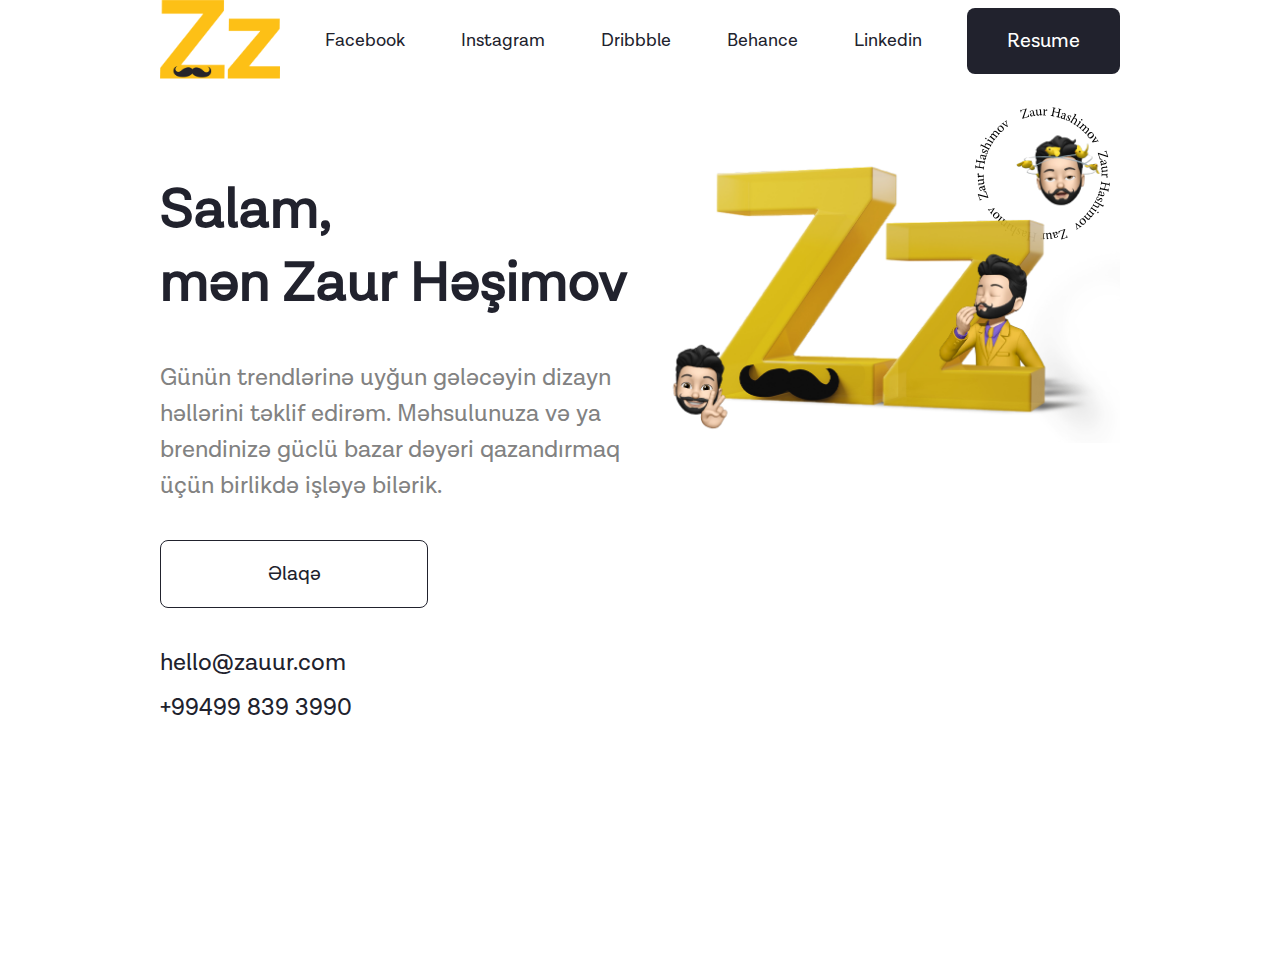
==== index.html @ 23ccf3d5 "Add files via upload" ====
<!DOCTYPE html>
<html lang="en">

<head>
    <meta charset="UTF-8">
    <meta http-equiv="X-UA-Compatible" content="IE=edge">
    <meta name="viewport" content="width=device-width, initial-scale=1.0">
    <title>Zaur</title>

    <!-- font -->
    <link rel="preconnect" href="https://fonts.googleapis.com">
    <link rel="preconnect" href="https://fonts.gstatic.com" crossorigin>
    <link href="https://fonts.googleapis.com/css2?family=Montserrat:wght@400;500;600&display=swap" rel="stylesheet">

    <!-- css -->
    <link rel="stylesheet" href="style/style.css">
    <link rel="stylesheet" href="style/css-minify.css">

    <!-- fav icon -->
    <link rel="shortcut icon" type="image/jpg" href="media/logo2.svg" />

</head>

<body>
    <section>
        <header class="">
            <div class="container">
                <div class="header-content df aic jcsb">
                    <a href="/" class="logo">
                        <img src="media/logo.png" alt="" class="w-100_ h-100_">
                    </a> 
                    <ul class="df aic mobile-menu active">
                        <li>
                            <a href="https://www.facebook.com/Zaauuur/" class="font-s-normal font-w-normal font-18 c-black mr-56 line-h-20">
                                Facebook
                            </a>
                        </li>
                        <li>
                            <a href="https://www.instagram.com/zauur.co/" class="font-s-normal font-w-normal font-18 c-black mr-56 line-h-20">
                                Instagram
                            </a>
                        </li>
                        <li>
                            <a href="https://dribbble.com/zaur" class="font-s-normal font-w-normal font-18 c-black mr-56 line-h-20">
                                Dribbble
                            </a>
                        </li>
                        <li>
                            <a href="https://www.behance.net/zauur" class="font-s-normal font-w-normal font-18 c-black mr-56 line-h-20">
                                Behance
                            </a>
                        </li>
                        <li>
                            <a href="https://www.linkedin.com/in/zaauuur/" class="font-s-normal font-w-normal font-18 c-black line-h-20">
                                Linkedin
                            </a>
                        </li>
                    </ul>
                    <a href="https://zauur.com/media/cv.pdf" target="_blank"
                        class="resume">
                        Resume
                    </a>
                    <button class="menubutton desk-none" onclick="menubutton()"></button>
                </div>
            </div>
        </header>
        <main>
            <div class=" container">
                <div class="row">
                    <div class="xl-6 lg-6 md-6 sm-12">
                        <div class="df aifs fdc jcc main-left">
                            <h4 class="font-s-normal font-w-bold font-56 mb-40 c-black main-left-title ">
                                Salam, <br>
                                mən Zaur Həşimov
                            </h4>
                            <p class=" font-s-normal font-w-normal font-24 line-h-150_ c-gray mb-36 main-left-p">
                                Günün trendlərinə uyğun gələcəyin dizayn həllərini təklif edirəm. Məhsulunuza və ya brendinizə güclü bazar dəyəri qazandırmaq üçün birlikdə işləyə bilərik.
                            </p>
                            <div class="mob-btns">
                                <a href="tel:+994998393990" class="contact-a">
                                    Əlaqə
                                </a>
                                <a href="https://zauur.com/media/cv.pdf" target="_blank" class="resume-mobile">
                                    Resume
                                </a>
                            </div>
                            <div class="xl-6 lg-6 md-6 sm-12 mt-40">
                                <div class="mini-footer">
                                    <a href="mailto:hello@zauur.com"
                                        class="font-s-normal font-w-normal c-black font-24 mb-16 tr-3">
                                        hello@zauur.com
                                    </a>
                                    <a href="tel:+99499 839 3990" class="font-s-normal font-w-normal c-black font-24 tr-3">
                                        +99499 839 3990
                                    </a>
                                </div>
                            </div>
                        </div>
                    </div>
                    <div class="xl-6 lg-6 md-6 sm-12">
                        <div class="main-img">
                            <img src="media/photo11.png" class="parent-img" alt="Zaur">
                            <img src="media/circle.svg" class="child-img" alt="circle">
                        </div>
                    </div>
                </div>
            </div>
        </main>
    </section>
    <script src="https://cdnjs.cloudflare.com/ajax/libs/jquery/3.6.0/jquery.js"></script>
    <script src="//code.tidio.co/ye8pwwiv1gziytq7hvl5fhrrirmssttm.js" async></script>
    <script>
        $(document).ready(function () {
            console.log("ready")
            menubutton = () => {
                $(".menubutton").toggleClass("active");
                $('.mobile-menu').toggleClass("active");
                $("body").toggleClass('active')
            }
        })
    </script>
</body>

</html>
---- style/style.css ----
body {
    margin: 0;
    padding: 0;
}

@font-face {
    font-family: lota;
    src: url(lota_regular.otf);
}

@font-face {
    font-family: lotaBold;
    src: url(lota_bold.otf);
}

header,
main{
    font-family: lota;
}

.container {
    max-width: 172.8rem;
    margin: 0 auto;
    padding: 0 16rem;
}

.c-black {
    color: #21222D;
}

.c-white {
    color: #fff;
}

.b-black {
    background-color: #21222D;
}

.c-gray {
    color: #828282;
}

a.c-black:hover {
    color: #000;
}

a {
    transition: .4s;
}

section {
    padding-bottom: 14.4rem;
}

.logo{
    max-width: 120px;
}

.logo img {
    object-fit: contain;
}

.main-img {
    position: relative;
    height: 70.7rem;
    margin-top: 2.4rem;
    overflow: hidden;
}

.main-img .parent-img {
    position: absolute;
    right: 0;
    top: 0;
    width: 100%;
    object-fit: contain;
    z-index: 2;
}

.main-img .child-img {
    position: absolute;
    top: 0;
    right: 1rem;
    width: 13.5rem;
    height: 13.5rem;
    animation: rotating 10s linear infinite;
    z-index: -1;
}

@keyframes rotating {
    from {
        -ms-transform: rotate(0deg);
        -moz-transform: rotate(0deg);
        -webkit-transform: rotate(0deg);
        -o-transform: rotate(0deg);
        transform: rotate(0deg);
    }

    to {
        -ms-transform: rotate(360deg);
        -moz-transform: rotate(360deg);
        -webkit-transform: rotate(360deg);
        -o-transform: rotate(360deg);
        transform: rotate(360deg);
    }
}


.main-left {
    height: 100%;
}

.contact-a {
    line-height: 2.9rem;
    color: #000000;
    border: .1rem solid #21222D;
    box-sizing: border-box;
    width: 26.8rem;
    /* height: 7rem; */
}

.contact-a:hover {
    color: #fff;
    background-color: #21222D;
}

.mini-footer a {
    line-height: 2.9rem;
}


.menubutton:before {
    transform: translateY(-.3rem);
}

.menubutton:after {
    transform: translateY(.6rem);
}

.menubutton.active:before {
    transform: translateY(0) rotate(45deg);
}

.menubutton.active:after {
    transform: translateY(0) rotate(-45deg);
}

.desk-none {
    display: none;
}

.resp-none {
    display: flex;
}

.mob-btns{
    display: flex;
    gap: 16px;
}

.contact-a,
.resume-mobile,
.resume{
    display: flex;
    align-items: center;
    justify-content: center;
    text-decoration: none;
    color: #fff;
    padding: 1em 2em;
    background: #21222D;
    border-radius: 8px;
    font: 2em lota;
}

.contact-a{
    background: #fff;
    color: #21222D;
    border: solid 1px #21222D;
}

.resume-mobile{
    display: none;
}

@media (max-width :1024px) {
    .container{
        padding: 0 8em;
    }
}

@media (max-width :767.9px) {

    .resume{
        display: none;
    }
    
    .resume-mobile{
        display: flex;
    }

    .menubutton {
        outline: none;
        border: 0;
        padding: 0;
        background: transparent;
        transition: all 250ms ease-out;
        cursor: pointer;
        position: relative;
        width: 3.2rem;
        height: 3.2rem;
        display: block !important;
    }

    .menubutton:before,
    .menubutton:after {
        content: '';
        width: 3.2rem;
        height: .3rem;
        position: absolute;
        background: #262626;
        transition: all 250ms ease-out;
        will-change: transform;
        border-radius: 3rem;
        right: 0;
    }

    .desk-none {
        display: flex;
    }

    .resp-none {
        display: none;
    }

    header {
        position: relative;
    }

    .main-left {
        margin-bottom: 3.6rem;
    }

    .mobile-menu {
        display: flex;
        flex-direction: column;
        position: absolute;
        top: 100%;
        left: 0;
        background-color: #fff;
        width: 100vw;
        height: 95vh;
        z-index: 9;
        overflow: hidden;
        display: flex;
        align-items: center;
        flex-direction: column;
        padding-top: 4.2rem;
    }

    .mobile-menu a {
        width: -webkit-fill-available;
        margin: 0;
        margin-bottom: 3.2rem;
        color: #21222D;
        font-size: 2rem;
    }

    .mobile-menu .resume {
        margin: 0 2.4rem;
        color: #fff;
        font-size: 1.8rem;
    }

    header {
        margin-bottom: 2.4rem;
    }

    .main-left-title {
        font-size: 3.2rem;
        margin-bottom: 2.4rem;
       
    }

    .main-left-p {
        font-size: 1.6rem;
        margin-bottom: 2.4rem;
    }

    .mobile-menu.active {
        display: none;
    }

    .logo {
        width: 8rem;
        height: 5rem;
    }

    .contact-a {
        width: 16.4rem;
        font-size: 1.6rem;
    }

    .main-img {
        height: auto;
        margin-bottom: 7.2rem;
    }

    .main-img .parent-img {
        position: static;
    }

    .mini-footer a {
        font-size: 2rem;
    }

    section {
        padding-bottom: 11rem;
    }
}
---- style/css-minify.css ----
html{font-size:10px}.m-auto{margin:auto}.m-0-auto{margin:0 auto}.p-auto{padding:auto}.p-0-auto{padding:0 auto}.h-auto{padding:auto}.w-auto{padding:auto}.w-100_{width:100%}.w-100w{width:100vw}.w-2{width:.2rem}.w-3{width:.3rem}.w-4{width:.4rem}.w-5{width:.5rem}.w-6{width:.6rem}.w-7{width:.7rem}.w-8{width:.8rem}.w-9{width:.9rem}.w-10{width:1rem}.w-11{width:1.1rem}.w-12{width:1.2rem}.w-13{width:1.3rem}.w-14{width:1.4rem}.w-15{width:1.5rem}.w-16{width:1.6rem}.w-17{width:1.7rem}.w-18{width:1.8rem}.w-19{width:1.9rem}.w-20{width:2rem}.w-21{width:2.1rem}.w-22{width:2.2rem}.w-23{width:2.3rem}.w-24{width:2.4rem}.w-25{width:2.5rem}.w-26{width:2.6rem}.w-32{width:3.2rem}.w-36{width:3.6rem}.w-38{width:3.8rem}.w-40{width:4rem}.w-42{width:3.1rem}.w-48{width:4.8rem}.w-50{width:5rem}.w-52{width:5.2rem}.w-56{width:5.6rem}.w-60{width:6rem}.w-70{width:70rem}.w-80{width:8rem}.w-90{width:9rem}.w-100{width:10rem}.w-120{width:12rem}.w-130{width:13rem}.w-140{width:14rem}.w-150{width:15rem}.w-160{width:16rem}.w-170{width:17rem}.w-180{width:18rem}.w-190{width:19rem}.w-200{width:20rem}.h-100_{height:100%}.h-100w{height:100vw}.h-2{height:.2rem}.h-3{height:.3rem}.h-4{height:.4rem}.h-5{height:.5rem}.h-6{height:.6rem}.h-7{height:.7rem}.h-8{height:.8rem}.h-9{height:.9rem}.h-10{height:1rem}.h-11{height:1.1rem}.h-12{height:1.2rem}.h-13{height:1.3rem}.h-14{height:1.4rem}.h-15{height:1.5rem}.h-16{height:1.6rem}.h-17{height:1.7rem}.h-18{height:1.8rem}.h-19{height:1.9rem}.h-20{height:2rem}.h-21{height:2.1rem}.h-22{height:2.2rem}.h-23{height:23rem}.h-24{height:2.4rem}.h-25{height:2.5rem}.h-26{height:2.6rem}.h-32{height:3.2rem}.h-36{height:3.6rem}.h-38{height:3.8rem}.h-40{height:4rem}.h-42{height:3.1rem}.h-48{height:4.8rem}.h-50{height:5rem}.h-52{height:5.2rem}.h-56{height:5.6rem}.h-60{height:6rem}.h-70{height:7rem}.h-80{height:8rem}.h-90{height:9rem}.h-100{height:10rem}.h-120{height:12rem}.h-130{height:13rem}.h-140{height:14rem}.h-150{height:15rem}.h-160{height:16rem}.h-170{height:17rem}.h-180{height:18rem}.h-190{height:19rem}.h-200{height:20rem}.m-100_{margin:100%}.m-100w{margin:100vw}.m-2{margin:.2rem}.m-3{margin:.3rem}.m-4{margin:.4rem}.m-5{margin:.5rem}.m-6{margin:.6rem}.m-7{margin:.7rem}.m-8{margin:.8rem}.m-9{margin:.9rem}.m-10{margin:1rem}.m-11{margin:1.1rem}.m-12{margin:1.2rem}.m-13{margin:1.3rem}.m-14{margin:1.4rem}.m-15{margin:1.5rem}.m-16{margin:1.6rem}.m-17{margin:1.7rem}.m-18{margin:1.8rem}.m-19{margin:1.9rem}.m-20{margin:2rem}.m-21{margin:2.1rem}.m-22{margin:2.2rem}.m-23{margin:23rem}.m-24{margin:2.4rem}.m-25{margin:2.5rem}.m-26{margin:2.6rem}.m-32{margin:3.2rem}.m-36{margin:3.6rem}.m-38{margin:3.8rem}.m-40{margin:4rem}.m-42{margin:3.1rem}.m-48{margin:4.8rem}.m-50{margin:5rem}.m-52{margin:5.2rem}.m-56{margin:5.6rem}.m-60{margin:6rem}.m-70{margin:70rem}.m-80{margin:8rem}.m-90{margin:9rem}.m-100{margin:10rem}.m-120{margin:12rem}.m-130{margin:13rem}.m-140{margin:14rem}.m-150{margin:15rem}.m-160{margin:16rem}.m-170{margin:17rem}.m-180{margin:18rem}.m-190{margin:19rem}.m-200{margin:20rem}.my-6{margin-top:.6rem;margin-bottom:.6rem}.my-7{margin-top:.7rem;margin-bottom:.7rem}.my-8{margin-top:.8rem;margin-bottom:.8rem}.my-9{margin-top:.9rem;margin-bottom:.9rem}.my-10{margin-top:1rem;margin-bottom:1rem}.my-11{margin-top:1.1rem;margin-bottom:1.1rem}.my-12{margin-top:1.2rem;margin-bottom:1.2rem}.my-13{margin-top:1.3rem;margin-bottom:1.3rem}.my-14{margin-top:1.4rem;margin-bottom:1.4rem}.my-15{margin-top:1.5rem;margin-bottom:1.5rem}.my-16{margin-top:1.6rem;margin-bottom:1.6rem}.my-17{margin-top:1.7rem;margin-bottom:1.7rem}.my-18{margin-top:1.8rem;margin-bottom:1.8rem}.my-19{margin-top:1.9rem;margin-bottom:1.9rem}.my-20{margin-top:2rem;margin-bottom:2rem}.my-21{margin-top:2.1rem;margin-bottom:2.1rem}.my-22{margin-top:2.2rem;margin-bottom:2.2rem}.my-23{margin-top:2.3rem;margin-bottom:2.3rem}.my-24{margin-top:2.4rem;margin-bottom:2.4rem}.my-25{margin-top:2.5rem;margin-bottom:2.5rem}.my-26{margin-top:2.6rem;margin-bottom:2.6rem}.my-32{margin-top:3.2rem;margin-bottom:3.1rem}.my-36{margin-top:3.6rem;margin-bottom:3.6rem}.my-38{margin-top:3.8rem;margin-bottom:3.8rem}.my-40{margin-top:4rem;margin-bottom:4rem}.my-42{margin-top:4.2rem;margin-bottom:3.2rem}.my-48{margin-top:4.8rem;margin-bottom:4.8rem}.my-50{margin-top:5rem;margin-bottom:5rem}.mx-6{margin-right:.6rem;margin-left:.6rem}.mx-7{margin-right:.7rem;margin-left:.7rem}.mx-8{margin-right:.8rem;margin-left:.8rem}.mx-9{margin-right:.9rem;margin-left:.9rem}.mx-10{margin-right:1rem;margin-left:1rem}.mx-11{margin-right:1.1rem;margin-left:1.1rem}.mx-12{margin-right:1.2rem;margin-left:1.2rem}.mx-13{margin-right:1.3rem;margin-left:1.3rem}.mx-14{margin-right:1.4rem;margin-left:1.4rem}.mx-15{margin-right:1.5rem;margin-left:1.5rem}.mx-16{margin-right:1.6rem;margin-left:1.6rem}.mx-17{margin-right:1.7rem;margin-left:1.7rem}.mx-18{margin-right:1.8rem;margin-left:1.8rem}.mx-19{margin-right:1.9rem;margin-left:1.9rem}.mx-20{margin-right:2rem;margin-left:2rem}.mx-21{margin-right:2.1rem;margin-left:2.1rem}.mx-22{margin-right:2.2rem;margin-left:2.2rem}.mx-23{margin-right:2.3rem;margin-left:2.3rem}.mx-24{margin-right:2.4rem;margin-left:2.4rem}.mx-25{margin-right:2.5rem;margin-left:2.5rem}.mx-26{margin-right:2.6rem;margin-left:2.6rem}.mx-32{margin-right:3.2rem;margin-left:3.2rem}.mx-36{margin-right:3.6rem;margin-left:3.6rem}.mx-38{margin-right:3.8rem;margin-left:3.8rem}.mx-40{margin-right:4rem;margin-left:4rem}.mx-42{margin-right:4.2rem;margin-left:3.2rem}.mx-48{margin-right:4.8rem;margin-left:4.8rem}.mx-50{margin-right:5rem;margin-left:5rem}.ml-100_{margin-left:100%}.ml-100w{margin-left:100vw}.ml-2{margin-left:.2rem}.ml-3{margin-left:.3rem}.ml-4{margin-left:.4rem}.ml-5{margin-left:.5rem}.ml-6{margin-left:.6rem}.ml-7{margin-left:.7rem}.ml-8{margin-left:.8rem}.ml-9{margin-left:.9rem}.ml-10{margin-left:1rem}.ml-11{margin-left:1.1rem}.ml-12{margin-left:1.2rem}.ml-13{margin-left:1.3rem}.ml-14{margin-left:1.4rem}.ml-15{margin-left:1.5rem}.ml-16{margin-left:1.6rem}.ml-17{margin-left:1.7rem}.ml-18{margin-left:1.8rem}.ml-19{margin-left:1.9rem}.ml-20{margin-left:2rem}.ml-21{margin-left:2.1rem}.ml-22{margin-left:2.2rem}.ml-23{margin-left:23rem}.ml-24{margin-left:2.4rem}.ml-25{margin-left:2.5rem}.ml-26{margin-left:2.6rem}.ml-32{margin-left:3.2rem}.ml-36{margin-left:3.6rem}.ml-38{margin-left:3.8rem}.ml-40{margin-left:4rem}.ml-42{margin-left:3.1rem}.ml-48{margin-left:4.8rem}.ml-50{margin-left:5rem}.ml-52{margin-left:5.2rem}.ml-56{margin-left:5.6rem}.ml-60{margin-left:6rem}.ml-70{margin-left:70rem}.ml-80{margin-left:8rem}.ml-90{margin-left:9rem}.ml-100{margin-left:10rem}.ml-120{margin-left:12rem}.ml-130{margin-left:13rem}.ml-140{margin-left:14rem}.ml-150{margin-left:15rem}.ml-160{margin-left:16rem}.ml-170{margin-left:17rem}.ml-180{margin-left:18rem}.ml-190{margin-left:19rem}.ml-200{margin-left:20rem}.mr-100_{margin-right:100%}.mr-100w{margin-right:100vw}.mr-2{margin-right:.2rem}.mr-3{margin-right:.3rem}.mr-4{margin-right:.4rem}.mr-5{margin-right:.5rem}.mr-6{margin-right:.6rem}.mr-7{margin-right:.7rem}.mr-8{margin-right:.8rem}.mr-9{margin-right:.9rem}.mr-10{margin-right:1rem}.mr-11{margin-right:1.1rem}.mr-12{margin-right:1.2rem}.mr-13{margin-right:1.3rem}.mr-14{margin-right:1.4rem}.mr-15{margin-right:1.5rem}.mr-16{margin-right:1.6rem}.mr-17{margin-right:1.7rem}.mr-18{margin-right:1.8rem}.mr-19{margin-right:1.9rem}.mr-20{margin-right:2rem}.mr-21{margin-right:2.1rem}.mr-22{margin-right:2.2rem}.mr-23{margin-right:23rem}.mr-24{margin-right:2.4rem}.mr-25{margin-right:2.5rem}.mr-26{margin-right:2.6rem}.mr-32{margin-right:3.2rem}.mr-36{margin-right:3.6rem}.mr-38{margin-right:3.8rem}.mr-40{margin-right:4rem}.mr-42{margin-right:3.1rem}.mr-48{margin-right:4.8rem}.mr-50{margin-right:5rem}.mr-52{margin-right:5.2rem}.mr-56{margin-right:5.6rem}.mr-60{margin-right:6rem}.mr-70{margin-right:70rem}.mr-80{margin-right:8rem}.mr-90{margin-right:9rem}.mr-100{margin-right:10rem}.mr-120{margin-right:12rem}.mr-130{margin-right:13rem}.mr-140{margin-right:14rem}.mr-150{margin-right:15rem}.mr-160{margin-right:16rem}.mr-170{margin-right:17rem}.mr-180{margin-right:18rem}.mr-190{margin-right:19rem}.mr-200{margin-right:20rem}.mb-100_{margin-bottom:100%}.mb-100w{margin-bottom:100vw}.mb-2{margin-bottom:.2rem}.mb-3{margin-bottom:.3rem}.mb-4{margin-bottom:.4rem}.mb-5{margin-bottom:.5rem}.mb-6{margin-bottom:.6rem}.mb-7{margin-bottom:.7rem}.mb-8{margin-bottom:.8rem}.mb-9{margin-bottom:.9rem}.mb-10{margin-bottom:1rem}.mb-11{margin-bottom:1.1rem}.mb-12{margin-bottom:1.2rem}.mb-13{margin-bottom:1.3rem}.mb-14{margin-bottom:1.4rem}.mb-15{margin-bottom:1.5rem}.mb-16{margin-bottom:1.6rem}.mb-17{margin-bottom:1.7rem}.mb-18{margin-bottom:1.8rem}.mb-19{margin-bottom:1.9rem}.mb-20{margin-bottom:2rem}.mb-21{margin-bottom:2.1rem}.mb-22{margin-bottom:2.2rem}.mb-23{margin-bottom:23rem}.mb-24{margin-bottom:2.4rem}.mb-25{margin-bottom:2.5rem}.mb-26{margin-bottom:2.6rem}.mb-32{margin-bottom:3.2rem}.mb-36{margin-bottom:3.6rem}.mb-38{margin-bottom:3.8rem}.mb-40{margin-bottom:4rem}.mb-42{margin-bottom:3.1rem}.mb-48{margin-bottom:4.8rem}.mb-50{margin-bottom:5rem}.mb-52{margin-bottom:5.2rem}.mb-56{margin-bottom:5.6rem}.mb-60{margin-bottom:6rem}.mb-70{margin-bottom:70rem}.mb-80{margin-bottom:8rem}.mb-90{margin-bottom:9rem}.mb-100{margin-bottom:10rem}.mb-120{margin-bottom:12rem}.mb-130{margin-bottom:13rem}.mb-140{margin-bottom:14rem}.mb-150{margin-bottom:15rem}.mb-160{margin-bottom:16rem}.mb-170{margin-bottom:17rem}.mb-180{margin-bottom:18rem}.mb-190{margin-bottom:19rem}.mb-200{margin-bottom:20rem}.mt-100_{margin-top:100%}.mt-100w{margin-top:100vw}.mt-2{margin-top:.2rem}.mt-3{margin-top:.3rem}.mt-4{margin-top:.4rem}.mt-5{margin-top:.5rem}.mt-6{margin-top:.6rem}.mt-7{margin-top:.7rem}.mt-8{margin-top:.8rem}.mt-9{margin-top:.9rem}.mt-10{margin-top:1rem}.mt-11{margin-top:1.1rem}.mt-12{margin-top:1.2rem}.mt-13{margin-top:1.3rem}.mt-14{margin-top:1.4rem}.mt-15{margin-top:1.5rem}.mt-16{margin-top:1.6rem}.mt-17{margin-top:1.7rem}.mt-18{margin-top:1.8rem}.mt-19{margin-top:1.9rem}.mt-20{margin-top:2rem}.mt-21{margin-top:2.1rem}.mt-22{margin-top:2.2rem}.mt-23{margin-top:23rem}.mt-24{margin-top:2.4rem}.mt-25{margin-top:2.5rem}.mt-26{margin-top:2.6rem}.mt-32{margin-top:3.2rem}.mt-36{margin-top:3.6rem}.mt-38{margin-top:3.8rem}.mt-40{margin-top:4rem}.mt-42{margin-top:3.1rem}.mt-48{margin-top:4.8rem}.mt-50{margin-top:5rem}.mt-52{margin-top:5.2rem}.mt-56{margin-top:5.6rem}.mt-60{margin-top:6rem}.mt-70{margin-top:70rem}.mt-80{margin-top:8rem}.mt-90{margin-top:9rem}.mt-100{margin-top:10rem}.mt-120{margin-top:12rem}.mt-130{margin-top:13rem}.mt-140{margin-top:14rem}.mt-150{margin-top:15rem}.mt-160{margin-top:16rem}.mt-170{margin-top:17rem}.mt-180{margin-top:18rem}.mt-190{margin-top:19rem}.mt-200{margin-top:20rem}.p-100_{padding:100%}.p-100w{padding:100vw}.p-2{padding:.2rem}.p-3{padding:.3rem}.p-4{padding:.4rem}.p-5{padding:.5rem}.p-6{padding:.6rem}.p-7{padding:.7rem}.p-8{padding:.8rem}.p-9{padding:.9rem}.p-10{padding:1rem}.p-11{padding:1.1rem}.p-12{padding:1.2rem}.p-13{padding:1.3rem}.p-14{padding:1.4rem}.p-15{padding:1.5rem}.p-16{padding:1.6rem}.p-17{padding:1.7rem}.p-18{padding:1.8rem}.p-19{padding:1.9rem}.p-20{padding:2rem}.p-21{padding:2.1rem}.p-22{padding:2.2rem}.p-23{padding:23rem}.p-24{padding:2.4rem}.p-25{padding:2.5rem}.p-26{padding:2.6rem}.p-32{padding:3.2rem}.p-36{padding:3.6rem}.p-38{padding:3.8rem}.p-40{padding:4rem}.p-42{padding:3.1rem}.p-48{padding:4.8rem}.p-50{padding:5rem}.p-52{padding:5.2rem}.p-56{padding:5.6rem}.p-60{padding:6rem}.p-70{padding:70rem}.p-80{padding:8rem}.p-90{padding:9rem}.p-100{padding:10rem}.p-120{padding:12rem}.p-130{padding:13rem}.p-140{padding:14rem}.p-150{padding:15rem}.p-160{padding:16rem}.p-170{padding:17rem}.p-180{padding:18rem}.p-190{padding:19rem}.p-200{padding:20rem}.pl-100_{padding-left:100%}.pl-100w{padding-left:100vw}.pl-2{padding-left:.2rem}.pl-3{padding-left:.3rem}.pl-4{padding-left:.4rem}.pl-5{padding-left:.5rem}.pl-6{padding-left:.6rem}.pl-7{padding-left:.7rem}.pl-8{padding-left:.8rem}.pl-9{padding-left:.9rem}.pl-10{padding-left:1rem}.pl-11{padding-left:1.1rem}.pl-12{padding-left:1.2rem}.pl-13{padding-left:1.3rem}.pl-14{padding-left:1.4rem}.pl-15{padding-left:1.5rem}.pl-16{padding-left:1.6rem}.pl-17{padding-left:1.7rem}.pl-18{padding-left:1.8rem}.pl-19{padding-left:1.9rem}.pl-20{padding-left:2rem}.pl-21{padding-left:2.1rem}.pl-22{padding-left:2.2rem}.pl-23{padding-left:23rem}.pl-24{padding-left:2.4rem}.pl-25{padding-left:2.5rem}.pl-26{padding-left:2.6rem}.pl-32{padding-left:3.2rem}.pl-36{padding-left:3.6rem}.pl-38{padding-left:3.8rem}.pl-40{padding-left:4rem}.pl-42{padding-left:3.1rem}.pl-48{padding-left:4.8rem}.pl-50{padding-left:5rem}.pl-52{padding-left:5.2rem}.pl-56{padding-left:5.6rem}.pl-60{padding-left:6rem}.pl-70{padding-left:70rem}.pl-80{padding-left:8rem}.pl-90{padding-left:9rem}.pl-100{padding-left:10rem}.pl-120{padding-left:12rem}.pl-130{padding-left:13rem}.pl-140{padding-left:14rem}.pl-150{padding-left:15rem}.pl-160{padding-left:16rem}.pl-170{padding-left:17rem}.pl-180{padding-left:18rem}.pl-190{padding-left:19rem}.pl-200{padding-left:20rem}.pr-100_{padding-right:100%}.pr-100w{padding-right:100vw}.pr-2{padding-right:.2rem}.pr-3{padding-right:.3rem}.pr-4{padding-right:.4rem}.pr-5{padding-right:.5rem}.pr-6{padding-right:.6rem}.pr-7{padding-right:.7rem}.pr-8{padding-right:.8rem}.pr-9{padding-right:.9rem}.pr-10{padding-right:1rem}.pr-11{padding-right:1.1rem}.pr-12{padding-right:1.2rem}.pr-13{padding-right:1.3rem}.pr-14{padding-right:1.4rem}.pr-15{padding-right:1.5rem}.pr-16{padding-right:1.6rem}.pr-17{padding-right:1.7rem}.pr-18{padding-right:1.8rem}.pr-19{padding-right:1.9rem}.pr-20{padding-right:2rem}.pr-21{padding-right:2.1rem}.pr-22{padding-right:2.2rem}.pr-23{padding-right:23rem}.pr-24{padding-right:2.4rem}.pr-25{padding-right:2.5rem}.pr-26{padding-right:2.6rem}.pr-32{padding-right:3.2rem}.pr-36{padding-right:3.6rem}.pr-38{padding-right:3.8rem}.pr-40{padding-right:4rem}.pr-42{padding-right:3.1rem}.pr-48{padding-right:4.8rem}.pr-50{padding-right:5rem}.pr-52{padding-right:5.2rem}.pr-56{padding-right:5.6rem}.pr-60{padding-right:6rem}.pr-70{padding-right:70rem}.pr-80{padding-right:8rem}.pr-90{padding-right:9rem}.pr-100{padding-right:10rem}.pr-120{padding-right:12rem}.pr-130{padding-right:13rem}.pr-140{padding-right:14rem}.pr-150{padding-right:15rem}.pr-160{padding-right:16rem}.pr-170{padding-right:17rem}.pr-180{padding-right:18rem}.pr-190{padding-right:19rem}.pr-200{padding-right:20rem}.pt-100_{padding-top:100%}.pt-100w{padding-top:100vw}.pt-2{padding-top:.2rem}.pt-3{padding-top:.3rem}.pt-4{padding-top:.4rem}.pt-5{padding-top:.5rem}.pt-6{padding-top:.6rem}.pt-7{padding-top:.7rem}.pt-8{padding-top:.8rem}.pt-9{padding-top:.9rem}.pt-10{padding-top:1rem}.pt-11{padding-top:1.1rem}.pt-12{padding-top:1.2rem}.pt-13{padding-top:1.3rem}.pt-14{padding-top:1.4rem}.pt-15{padding-top:1.5rem}.pt-16{padding-top:1.6rem}.pt-17{padding-top:1.7rem}.pt-18{padding-top:1.8rem}.pt-19{padding-top:1.9rem}.pt-20{padding-top:2rem}.pt-21{padding-top:2.1rem}.pt-22{padding-top:2.2rem}.pt-23{padding-top:23rem}.pt-24{padding-top:2.4rem}.pt-25{padding-top:2.5rem}.pt-26{padding-top:2.6rem}.pt-32{padding-top:3.2rem}.pt-36{padding-top:3.6rem}.pt-38{padding-top:3.8rem}.pt-40{padding-top:4rem}.pt-42{padding-top:3.1rem}.pt-48{padding-top:4.8rem}.pt-50{padding-top:5rem}.pt-52{padding-top:5.2rem}.pt-56{padding-top:5.6rem}.pt-60{padding-top:6rem}.pt-70{padding-top:70rem}.pt-80{padding-top:8rem}.pt-90{padding-top:9rem}.pt-100{padding-top:10rem}.pt-120{padding-top:12rem}.pt-130{padding-top:13rem}.pt-140{padding-top:14rem}.pt-150{padding-top:15rem}.pt-160{padding-top:16rem}.pt-170{padding-top:17rem}.pt-180{padding-top:18rem}.pt-190{padding-top:19rem}.pt-200{padding-top:20rem}.pb-100_{padding-bottom:100%}.pb-100w{padding-bottom:100vw}.pb-2{padding-bottom:.2rem}.pb-3{padding-bottom:.3rem}.pb-4{padding-bottom:.4rem}.pb-5{padding-bottom:.5rem}.pb-6{padding-bottom:.6rem}.pb-7{padding-bottom:.7rem}.pb-8{padding-bottom:.8rem}.pb-9{padding-bottom:.9rem}.pb-10{padding-bottom:1rem}.pb-11{padding-bottom:1.1rem}.pb-12{padding-bottom:1.2rem}.pb-13{padding-bottom:1.3rem}.pb-14{padding-bottom:1.4rem}.pb-15{padding-bottom:1.5rem}.pb-16{padding-bottom:1.6rem}.pb-17{padding-bottom:1.7rem}.pb-18{padding-bottom:1.8rem}.pb-19{padding-bottom:1.9rem}.pb-20{padding-bottom:2rem}.pb-21{padding-bottom:2.1rem}.pb-22{padding-bottom:2.2rem}.pb-23{padding-bottom:23rem}.pb-24{padding-bottom:2.4rem}.pb-25{padding-bottom:2.5rem}.pb-26{padding-bottom:2.6rem}.pb-32{padding-bottom:3.2rem}.pb-36{padding-bottom:3.6rem}.pb-38{padding-bottom:3.8rem}.pb-40{padding-bottom:4rem}.pb-42{padding-bottom:3.1rem}.pb-48{padding-bottom:4.8rem}.pb-50{padding-bottom:5rem}.pb-52{padding-bottom:5.2rem}.pb-56{padding-bottom:5.6rem}.pb-60{padding-bottom:6rem}.pb-70{padding-bottom:70rem}.pb-80{padding-bottom:8rem}.pb-90{padding-bottom:9rem}.pb-100{padding-bottom:10rem}.pb-120{padding-bottom:12rem}.pb-130{padding-bottom:13rem}.pb-140{padding-bottom:14rem}.pb-150{padding-bottom:15rem}.pb-160{padding-bottom:16rem}.pb-170{padding-bottom:17rem}.pb-180{padding-bottom:18rem}.pb-190{padding-bottom:19rem}.pb-200{padding-bottom:20rem}.br-100_{border-radius:100%}.br-50_{border-radius:50%}.br-2{border-radius:.2rem}.br-3{border-radius:.3rem}.br-4{border-radius:.4rem}.br-5{border-radius:.5rem}.br-6{border-radius:.6rem}.br-7{border-radius:.7rem}.br-8{border-radius:.8rem}.br-9{border-radius:.9rem}.br-10{border-radius:1rem}.tr-2{transition:.2s}.tr-3{transition:.3s}.tr-4{transition:.4s}.tr-5{transition:.5s}.tr-6{transition:.6s}.tr-7{transition:.7s}.tr-8{transition:.8s}.tr-9{transition:.9s}.tr-10{transition:1s}.font-w-normal{font-weight:400}.font-w-light{font-weight:lighter}.font-w-bold{font-weight:700}.font-w-100{font-weight:100}.font-w-200{font-weight:200}.font-w-300{font-weight:300}.font-w-400{font-weight:400}.font-w-500{font-weight:500}.font-w-600{font-weight:600}.font-s-normal{font-style:normal}.font-s-italic{font-style:italic}.line-h-normal{line-height:normal}.line-h-100_{line-height:100%}.line-h-150_{line-height:150%}.line-h-200_{line-height:200%}.line-h-10{line-height:1rem}.line-h-20{line-height:2rem}.font-6{font-size:.6rem}.font-7{font-size:.7rem}.font-8{font-size:.8rem}.font-9{font-size:.9rem}.font-10{font-size:1rem}.font-11{font-size:1.1rem}.font-12{font-size:1.2rem}.font-13{font-size:1.3rem}.font-14{font-size:1.4rem}.font-15{font-size:1.5rem}.font-16{font-size:1.6rem}.font-17{font-size:1.7rem}.font-18{font-size:1.8rem}.font-19{font-size:1.9rem}.font-20{font-size:2rem}.font-21{font-size:2.1rem}.font-22{font-size:2.2rem}.font-23{font-size:23rem}.font-24{font-size:2.4rem}.font-25{font-size:2.5rem}.font-26{font-size:2.6rem}.font-32{font-size:3.2rem}.font-36{font-size:3.6rem}.font-38{font-size:3.8rem}.font-40{font-size:4rem}.font-42{font-size:3.1rem}.font-48{font-size:4.8rem}.font-50{font-size:5rem}.font-56{font-size:5.6rem}body.active{overflow:hidden}html{font-size:10px}@media screen and (max-width:1199.9px){html{font-size:9px}}@media screen and (max-width:1023.9px){html{font-size:8px}}@media screen and (max-width:991.9px){html{font-size:7px}}@media screen and (max-width:767.9px){html{font-size:10px}.container{max-width:100%;padding-left:1.6rem;padding-right:1.6rem}}.row{display:grid;grid-template-columns:repeat(12,1fr);grid-gap:0 1.6rem}@media screen and (min-width:1199.9px){.xl-1{grid-column:span 1}.xl-2{grid-column:span 2}.xl-3{grid-column:span 3}.xl-4{grid-column:span 4}.xl-5{grid-column:span 5}.xl-6{grid-column:span 6}.xl-7{grid-column:span 7}.xl-8{grid-column:span 8}.xl-9{grid-column:span 9}.xl-10{grid-column:span 10}.xl-12{grid-column:span 12}}@media screen and (max-width:1199.9px) and (min-width:991.9px){.lg-2{grid-column:span 2}.lg-3{grid-column:span 3}.lg-4{grid-column:span 4}.lg-5{grid-column:span 5}.lg-6{grid-column:span 6}.lg-7{grid-column:span 7}.lg-8{grid-column:span 8}.lg-9{grid-column:span 9}.lg-12{grid-column:span 12}}@media screen and (max-width:991.9px) and (min-width:767.9px){.md-2{grid-column:span 2}.md-3{grid-column:span 3}.md-4{grid-column:span 4}.md-5{grid-column:span 5}.md-6{grid-column:span 6}.md-7{grid-column:span 7}.md-8{grid-column:span 8}.md-9{grid-column:span 9}.md-12{grid-column:span 12}}@media screen and (max-width:767.9px){.sm-0{display:none}.sm-6{grid-column:span 6}.sm-12{grid-column:span 12}}input[type=number]::-webkit-inner-spin-button,input[type=number]::-webkit-outer-spin-button{-webkit-appearance:none;margin:0}input::placeholder,textarea::placeholder{color:#989eaf}input,textarea{color:#444!important}p{margin:0}a{text-decoration:none;display:block}h1,h2,h3,h4,h5,h6{margin:0;}button{outline:0;cursor:pointer}button,input,textarea{outline:0;}ul{padding:0;list-style-type:none;margin:0}.df{display: flex;}.aic{align-items: center;}.aifs{align-items: flex-start;}.aife{align-items: flex-end;}.jcc{justify-content: center;}.jcfe{justify-content: flex-end;}.jcfs{justify-content: flex-start;}.db{display: block;}.fdc{flex-direction: column;}.fdr{flex-direction: row;}.jcsa{justify-content: space-around;}.jcsb{justify-content: space-between;}
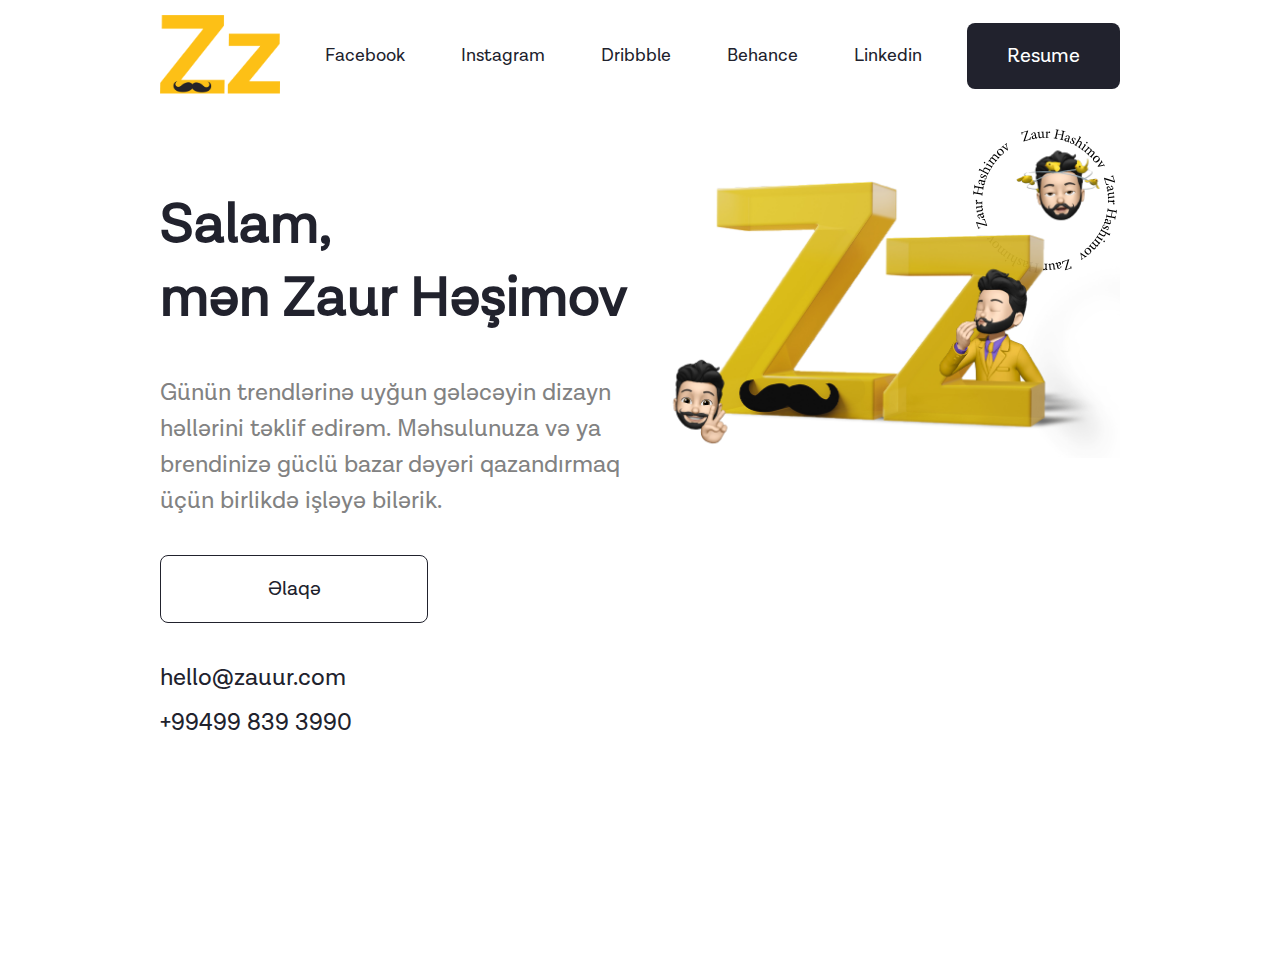
==== commit 6951d81a: "Add files via upload" ====
--- a/index.html
+++ b/index.html
@@ -19,48 +19,58 @@
     <!-- fav icon -->
     <link rel="shortcut icon" type="image/jpg" href="media/logo2.svg" />
 
+    <style>
+        body {
+            overflow: hidden;
+        }
+    </style>
+
 </head>
 
 <body>
     <section>
         <header class="">
-            <div class="container">
+            <div class="container" style="padding-top: 15px;">
                 <div class="header-content df aic jcsb">
                     <a href="/" class="logo">
                         <img src="media/logo.png" alt="" class="w-100_ h-100_">
-                    </a> 
+                    </a>
                     <ul class="df aic mobile-menu active">
                         <li>
-                            <a href="https://www.facebook.com/Zaauuur/" class="font-s-normal font-w-normal font-18 c-black mr-56 line-h-20">
+                            <a href="https://www.facebook.com/Zaauuur/"
+                                class="font-s-normal font-w-normal font-18 c-black mr-56 line-h-20" target="_blank">
                                 Facebook
                             </a>
                         </li>
                         <li>
-                            <a href="https://www.instagram.com/zauur.co/" class="font-s-normal font-w-normal font-18 c-black mr-56 line-h-20">
+                            <a href="https://www.instagram.com/zauur.co/"
+                                class="font-s-normal font-w-normal font-18 c-black mr-56 line-h-20" target="_blank">
                                 Instagram
                             </a>
                         </li>
                         <li>
-                            <a href="https://dribbble.com/zaur" class="font-s-normal font-w-normal font-18 c-black mr-56 line-h-20">
+                            <a href="https://dribbble.com/zaur"
+                                class="font-s-normal font-w-normal font-18 c-black mr-56 line-h-20" target="_blank">
                                 Dribbble
                             </a>
                         </li>
                         <li>
-                            <a href="https://www.behance.net/zauur" class="font-s-normal font-w-normal font-18 c-black mr-56 line-h-20">
+                            <a href="https://www.behance.net/zauur"
+                                class="font-s-normal font-w-normal font-18 c-black mr-56 line-h-20" target="_blank">
                                 Behance
                             </a>
                         </li>
                         <li>
-                            <a href="https://www.linkedin.com/in/zaauuur/" class="font-s-normal font-w-normal font-18 c-black line-h-20">
+                            <a href="https://www.linkedin.com/in/zaauuur/"
+                                class="font-s-normal font-w-normal font-18 c-black line-h-20" target="_blank">
                                 Linkedin
                             </a>
                         </li>
                     </ul>
-                    <a href="https://zauur.com/media/cv.pdf" target="_blank"
-                        class="resume">
+                    <a href="https://zauur.com/media/cv.pdf" target="_blank" class="resume">
                         Resume
                     </a>
-                    <button class="menubutton desk-none" onclick="menubutton()"></button>
+                    <button class="menubutton desk-none" onclick="menuButtonClick()"></button>
                 </div>
             </div>
         </header>
@@ -74,7 +84,8 @@
                                 mən Zaur Həşimov
                             </h4>
                             <p class=" font-s-normal font-w-normal font-24 line-h-150_ c-gray mb-36 main-left-p">
-                                Günün trendlərinə uyğun gələcəyin dizayn həllərini təklif edirəm. Məhsulunuza və ya brendinizə güclü bazar dəyəri qazandırmaq üçün birlikdə işləyə bilərik.
+                                Günün trendlərinə uyğun gələcəyin dizayn həllərini təklif edirəm. Məhsulunuza və ya
+                                brendinizə güclü bazar dəyəri qazandırmaq üçün birlikdə işləyə bilərik.
                             </p>
                             <div class="mob-btns">
                                 <a href="tel:+994998393990" class="contact-a">
@@ -90,7 +101,8 @@
                                         class="font-s-normal font-w-normal c-black font-24 mb-16 tr-3">
                                         hello@zauur.com
                                     </a>
-                                    <a href="tel:+99499 839 3990" class="font-s-normal font-w-normal c-black font-24 tr-3">
+                                    <a href="tel:+99499 839 3990"
+                                        class="font-s-normal font-w-normal c-black font-24 tr-3">
                                         +99499 839 3990
                                     </a>
                                 </div>
@@ -112,7 +124,7 @@
     <script>
         $(document).ready(function () {
             console.log("ready")
-            menubutton = () => {
+            let menuButtonClick = () => {
                 $(".menubutton").toggleClass("active");
                 $('.mobile-menu').toggleClass("active");
                 $("body").toggleClass('active')
--- a/style/style.css
+++ b/style/style.css
@@ -78,12 +78,12 @@
 
 .main-img .child-img {
     position: absolute;
-    top: 0;
-    right: 1rem;
-    width: 13.5rem;
-    height: 13.5rem;
+    right: 0.35vh;
+    top: 0.85vh;
+    width: 16vh;
+    height: 16vh;
     animation: rotating 10s linear infinite;
-    z-index: -1;
+    z-index: 1;
 }
 
 @keyframes rotating {
